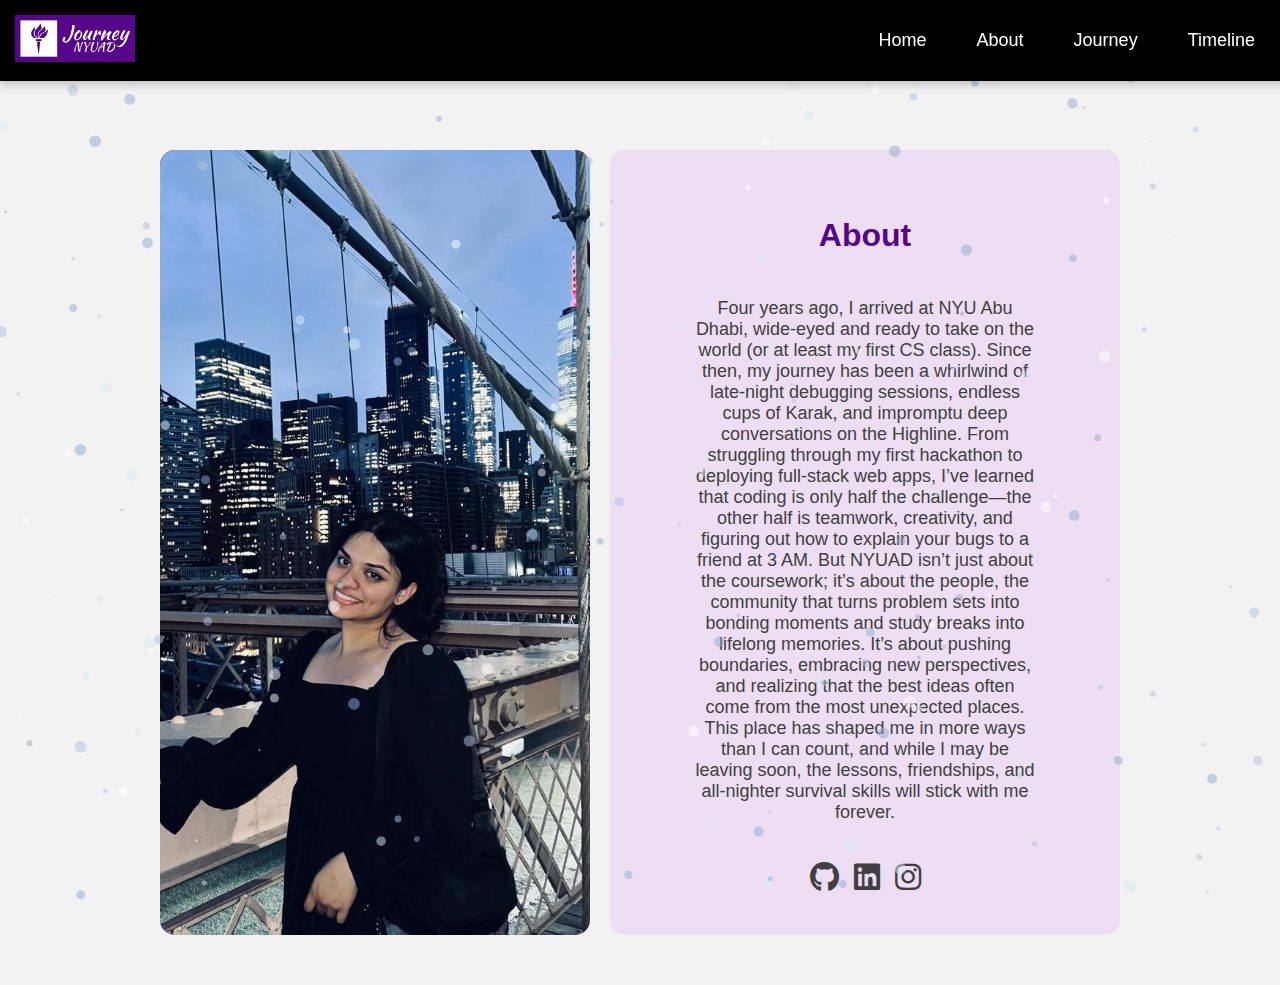
==== about.html @ 626f3632 "final" ====
<!DOCTYPE html>
<html lang="en">
<head>
    <meta charset="UTF-8">
    <meta name="viewport" content="width=device-width, initial-scale=1.0">
    <title>About</title>
    <link rel="stylesheet" href="style.css">   
    <link rel="stylesheet" href="https://cdnjs.cloudflare.com/ajax/libs/font-awesome/6.4.2/css/all.min.css"> 
</head>
<body>

    <!-- Navbar -->
    <nav id="navbar" class="show-nav">
        <div class="logo">
            <img src="static/logo.png" alt="Logo">
        </div>
        <div class="menu">
            <a href="index.html" class="nav-link">Home</a>
            <a href="about.html" class="nav-link">About</a>
            <a href="journey.html" class="nav-link">Journey</a>
            <a href="timeline.html" class="nav-link">Timeline</a>
        </div>
    </nav>

    <!-- About Section -->
    <div class="container">
        <canvas id="particleCanvas"></canvas>       
        <section class="about-section">
            <div class="about-column about-image">
                <img src="static/about-photo.jpg" alt="About Image">
            </div>
            <div class="about-column about-text">
                <h2>About</h2>
                <p>
                    Four years ago, I arrived at NYU Abu Dhabi, wide-eyed and ready to take on the world (or at least my first CS class).
                    Since then, my journey has been a whirlwind of late-night debugging sessions, endless cups of Karak, and impromptu deep conversations on the Highline. 
                    From struggling through my first hackathon to deploying full-stack web apps, I’ve learned that coding is only half the challenge—the other half is teamwork, creativity, and figuring out how to explain your bugs to a friend at 3 AM. 
                    But NYUAD isn’t just about the coursework; it’s about the people, the community that turns problem sets into bonding moments and study breaks into lifelong memories. 
                    It’s about pushing boundaries, embracing new perspectives, and realizing that the best ideas often come from the most unexpected places. 
                    This place has shaped me in more ways than I can count, and while I may be leaving soon, the lessons, friendships, and all-nighter survival skills will stick with me forever.
                </p>
            
                <!-- Social Links Section -->
                <div class="social-links">
                    <a href="https://github.com/yourprofile" target="_blank">
                        <i class="fab fa-github"></i>
                    </a>
                    <a href="https://linkedin.com/in/yourprofile" target="_blank">
                        <i class="fab fa-linkedin"></i>
                    </a>
                    <a href="https://instagram.com/yourprofile" target="_blank">
                        <i class="fab fa-instagram"></i>
                    </a>
                </div>
            </div>            
        </section>
    </div>

    <!-- JavaScript -->
    <script defer src="script.js"></script>    

</body>
</html>
---- style.css ----
:root {
    /* Primary Colors */
    --nyu-violet: #57068c;
    --ultra-violet: #8b00ff;
    --black: #000000;

    /* Secondary Colors */
    --deep-violet: #300262;
    --medium-violet-1: #702d91;
    --medium-violet-2: #7f3aab;
    --light-violet-1: #b8a2d5;
    --light-violet-2: #eedef3;

    /* Neutral Colors */
    --dark-gray: #404040;
    --medium-gray-1: #656d6d;
    --medium-gray-2: #b8b8b8;
    --light-gray: #f2f2f2;
    --white: #ffffff;
}

/* General Styling */
body {
    font-family: 'Poppins', sans-serif;
    margin: 0;
    padding: 0;
    background-color: var(--light-gray);
    color: var(--dark-gray);
    text-align: center;
}

/* Navbar */
nav {
    width: 100%;
    background: var(--black);
    color: white;
    display: flex;
    justify-content: space-between;
    align-items: center;
    padding: 15px;
    position: fixed;
    top: -100px;  /* Initially hidden */
    left: 0;
    z-index: 1000;
    box-shadow: 0 4px 8px rgba(0, 0, 0, 0.2);
    transition: top 0.5s ease-in-out;
}

.logo img {
    width: 120px;
    height: auto;
}

.menu {
    display: flex;
    gap: 10px;
    margin-right: 20px;
}

.menu a {
    color: var(--white);
    text-decoration: none;
    font-size: 18px;
    padding: 10px 20px;
    transition: 0.3s ease-in-out;
}

.menu a:hover {
    background-color: var(--nyu-violet);
    border-radius: 5px;
}

/* Hero Section */
.hero {
    width: 100%;
    height: 100vh;
    position: relative;
    overflow: hidden;
}

/* Carousel */
.carousel-container {
    width: 100%;
    height: 100%;
    position: relative;
}

.carousel {
    display: flex;
    width: 400%; /* 3 slides */
    height: 100%;
    transition: transform 0.8s ease-in-out;
    background-color: var(--light-violet-1);
}

.carousel img {
    width: 100vw;
    height: 100vh;
    object-fit: cover;
    opacity: 0.7;
}

.carousel-logo {
    position: absolute;
    top: 20px;  /* Adjust the top margin */
    left: 20px; /* Adjust the left margin */
    z-index: 10; /* Ensure it stays on top */
}

.carousel-logo img {
    width: 120px; /* Adjust logo size */
    height: auto;
}

.carousel-text {
    position: absolute;
    top: 45%; 
    left: 50%;
    transform: translate(-50%, -50%);
    z-index: 10;
    text-align: center;
    display: flex;
    flex-direction: column; 
    align-items: center;
}

.welcome-msg {
    font-size: 36px;
    color: var(--white);
    margin-bottom: 20px;
    text-align: center;
}

/* Menu in the Center */
.menu-container {
    display: flex;
    gap: 20px;
    background: rgba(0, 0, 0, 0.7);
    padding: 15px 30px;
    border-radius: 10px;
    transition: transform 0.5s ease, opacity 0.5s ease;
}


.menu-container a {
    color: white;
    text-decoration: none;
    font-size: 20px;
    padding: 10px 20px;
}

.menu-container a:hover {
    background-color: var(--nyu-violet);
    border-radius: 5px;
}

/* Shrinking Menu */
.hidden {
    transform: scale(0.5) translateY(-200px);
    opacity: 0;
}

/* Show Navbar */
.show-nav {
    top: 0 !important;
    opacity: 1 !important;
}

/* Navigation Arrows */
.prev, .next {
    position: absolute;
    top: 50%;
    transform: translateY(-50%);
    background: rgba(0, 0, 0, 0.5);
    color: var(--white);
    border: none;
    padding: 10px 20px;
    font-size: 24px;
    cursor: pointer;
    border-radius: 5px;
    transition: 0.3s;
}

.prev {
    left: 10px;
}

.next {
    right: 10px;
}

.prev:hover, .next:hover {
    background: var(--nyu-violet);
}

/* Indicators (Dots) */
.dots {
    position: absolute;
    bottom: 20px;
    width: 100%;
    display: flex;
    justify-content: center;
    gap: 10px;
}

.dot {
    width: 12px;
    height: 12px;
    background: var(--medium-gray-1);
    border-radius: 50%;
    cursor: pointer;
    transition: 0.3s;
}

.dot.active {
    background: var(--nyu-violet);
    transform: scale(1.2);
}
.about-section {
    display: flex;
    justify-content: center;
    align-items: stretch; /* Ensures equal height */
    width: 75%;
    margin: auto;
    padding: 50px 0;
    gap: 20px;
}

/* Both columns must have the same height */
.about-column {
    flex: 1; /* Ensures equal width */
    display: flex;
    flex-direction: column;
    justify-content: center;
    align-items: center;
    border-radius: 15px;
    min-height: 400px; /* Ensures equal height */
}

/* Image Column */
.about-image {
    background-color: var(--medium-violet-1);
    display: flex;
    justify-content: center;
    align-items: center;
    min-height: 400px; /* Forces equal height */
    overflow: hidden; /* Prevents weird spacing */
}

.about-image img {
    width: 100%; /* Make it fill the container */
    height: 100%; /* Stretch it equally */
    object-fit: cover; /* Ensures the image is properly scaled */
    border-radius: 15px;
}

/* Text Column */
.about-text {
    background-color: var(--light-violet-2);
    color: var(--dark-gray);
    text-align: center;
    height: 100%; /* Ensures equal height */
    padding: 40px;
}

.about-text h2 {
    font-size: 32px;
    color: var(--nyu-violet);
}

.about-text p {
    font-size: 18px;
    max-width: 80%;
}

/* Responsive Fixes */
@media (max-width: 768px) {
    .about-section {
        flex-direction: column;
        width: 90%;
        gap: 30px;
    }

    .about-column {
        width: 100%; /* Full width on mobile */
        height: auto; /* Allow flexible height */
    }

    .about-image img {
        max-width: 250px; /* Reduce size on small screens */
    }

    .about-text {
        padding: 20px;
    }

    .about-text h2 {
        font-size: 28px;
    }

    .about-text p {
        font-size: 16px;
    }
}

/* Social Links Styling */
.social-links {
    display: flex;
    justify-content: center;
    gap: 15px;
    margin-top: 20px;
}

.social-links a {
    display: inline-block;
    font-size: 30px; /* Adjust icon size */
    color: var(--dark-gray); /* Default color */
    transition: transform 0.3s ease, color 0.3s ease;
}

/* Hover Effect */
.social-links a:hover {
    transform: scale(1.2);
}

/* Specific Colors on Hover */
.social-links a:hover .fa-github {
    color: #333; /* Dark GitHub color */
}

.social-links a:hover .fa-linkedin {
    color: #0077b5; /* LinkedIn blue */
}

.social-links a:hover .fa-instagram {
    color: #e1306c; /* Instagram pink */
}


/* Main Section */
.container {
    margin-top: 100px; /* Adjust for fixed navbar */
}

#particleCanvas {
    position: fixed;
    top: 0;
    left: 0;
    width: 100vw;
    height: 100vh;
    z-index: 1;
    pointer-events: none; 
}

.section {
    text-align: center;
    padding: 50px 20px;
}

/* Responsive Video Container */
.video-container {
    position: relative;
    max-width: 800px; 
    width: 90%;
    aspect-ratio: 16 / 9; 
    margin: 20px auto;
    border-radius: 10px;
    overflow: hidden;
    box-shadow: 0 4px 10px rgba(0, 0, 0, 0.2);
}

/* Style the embedded iframe */
.video-container iframe {
    width: 100%;
    height: 100%;
    border: none;
    position: relative;
    z-index: 2; 
}

.timeline {
    position: relative;
    max-width: 900px;
    margin: auto;
}
.timeline::after {
    content: '';
    position: absolute;
    width: 6px;
    background-color: #6a0dad;
    top: 0;
    bottom: 0;
    left: 50%;
    margin-left: -3px;
}
.timeline-item {
    position: relative;
    background: white;
    width: 45%;
    padding: 20px;
    box-shadow: 0 4px 8px rgba(0, 0, 0, 0.2);
    margin: 20px 0;
    border-radius: 8px;
}
.left {
    left: 0;
}
.right {
    left: 50%;
}
.timeline-item img {
    width: 100%;
    border-radius: 5px;
}
.timeline-item h3 {
    color: #6a0dad;
    margin-bottom: 10px;
}
.timeline-item span {
    font-weight: bold;
    color: #333;
}
.timeline-item p {
    margin-top: 5px;
    color: #555;
}
.timeline-item a {
    display: inline-block;
    margin-top: 10px;
    color: #6a0dad;
    text-decoration: none;
    font-weight: bold;
}
.timeline-item a:hover {
    text-decoration: underline;
}
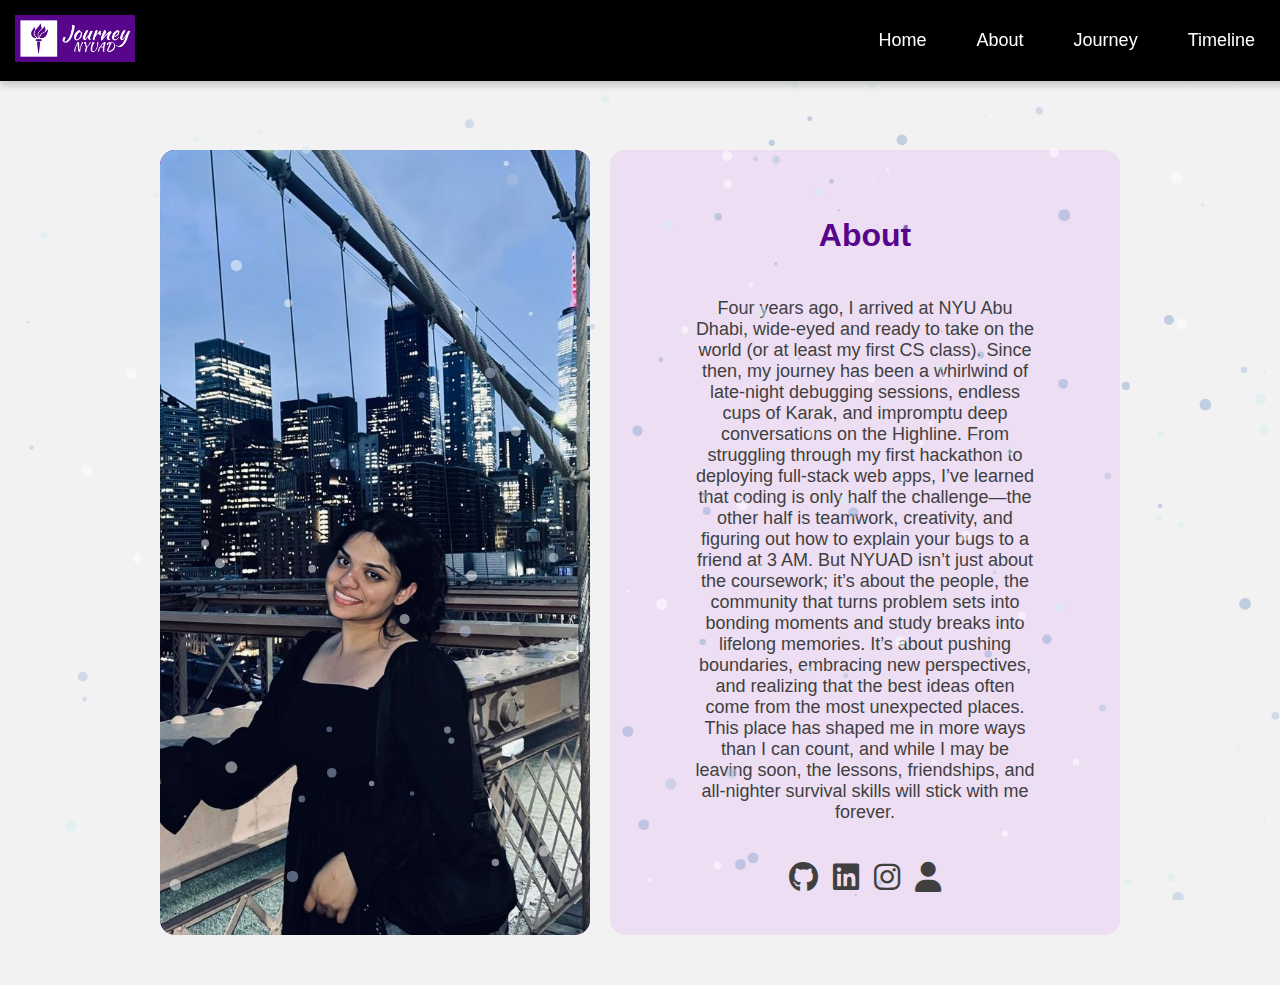
==== commit f5c81f67: "links" ====
--- a/about.html
+++ b/about.html
@@ -42,14 +42,17 @@
             
                 <!-- Social Links Section -->
                 <div class="social-links">
-                    <a href="https://github.com/yourprofile" target="_blank">
+                    <a href="https://github.com/Sanjana-Nambiar" target="_blank">
                         <i class="fab fa-github"></i>
                     </a>
-                    <a href="https://linkedin.com/in/yourprofile" target="_blank">
+                    <a href="https://www.linkedin.com/in/sanjana-nambiar1967/" target="_blank">
                         <i class="fab fa-linkedin"></i>
                     </a>
-                    <a href="https://instagram.com/yourprofile" target="_blank">
+                    <a href="https://www.instagram.com/insane.jana/" target="_blank">
                         <i class="fab fa-instagram"></i>
+                    </a>
+                    <a href="https://sanjana-nambiar.github.io/" target="_blank">
+                        <i class="fa fa-user"></i>
                     </a>
                 </div>
             </div>            
--- a/style.css
+++ b/style.css
@@ -87,7 +87,7 @@
 
 .carousel {
     display: flex;
-    width: 400%; /* 3 slides */
+    width: 800%; /* 3 slides */
     height: 100%;
     transition: transform 0.8s ease-in-out;
     background-color: var(--light-violet-1);
